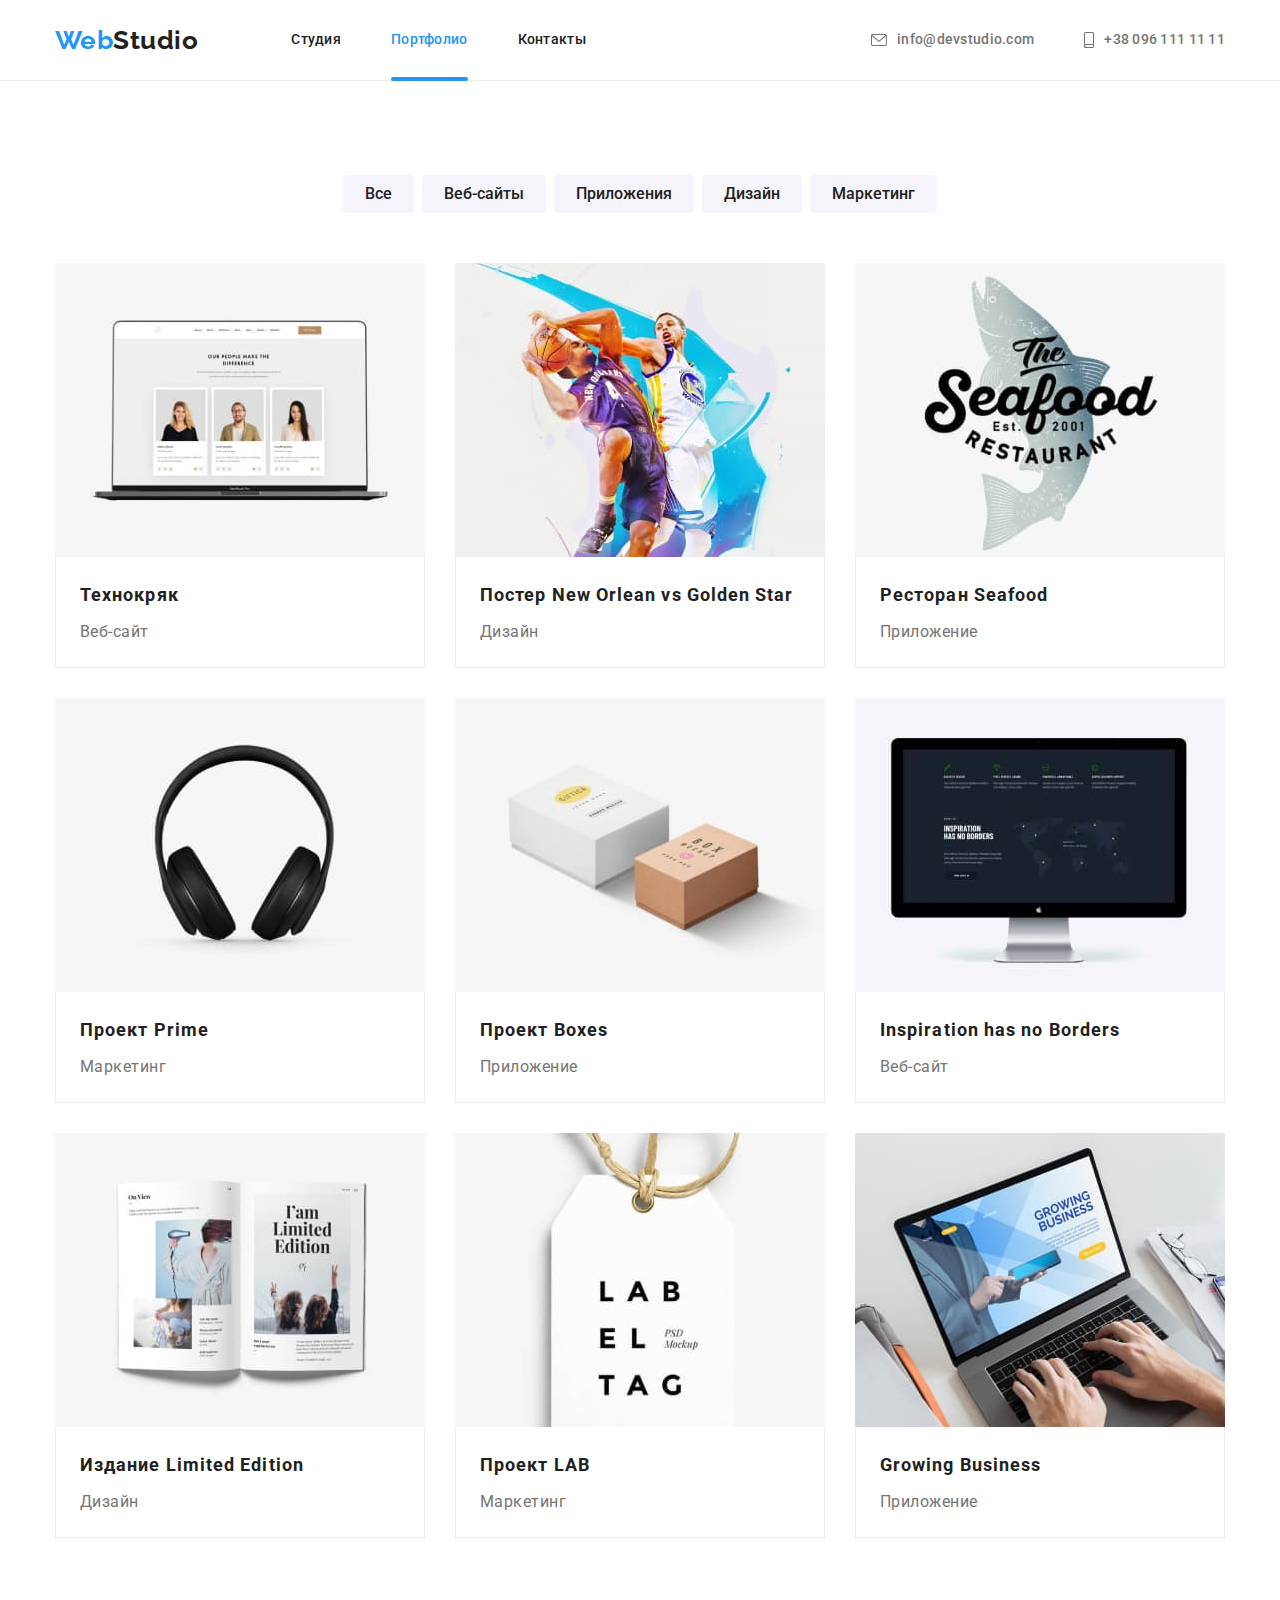
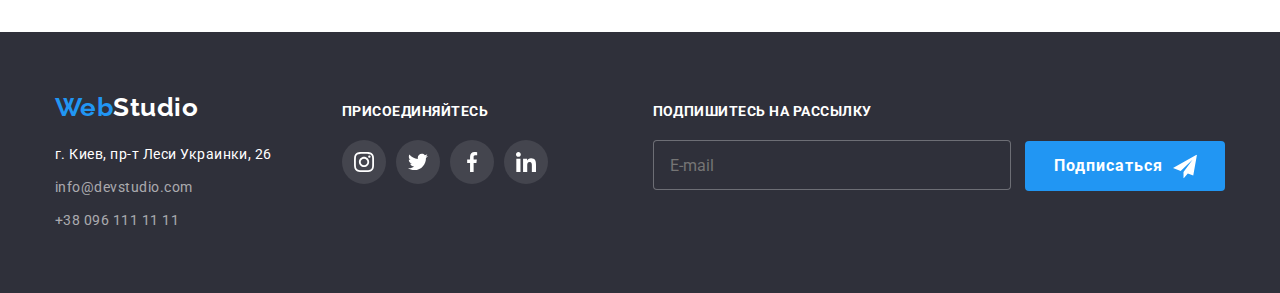
==== portfolio.html @ cfb2c423 "1" ====
<!DOCTYPE html>
<html lang="ru">
  <head>
    <meta charset="UTF-8" />
    <meta http-equiv="X-UA-Compatible" content="IE=edge" />
    <meta name="viewport" content="width=device-width, initial-scale=1.0" />
    <title>Портфолио</title>
    <link href="https://fonts.googleapis.com/css2?family=Raleway:wght@700&family=Roboto:wght@400;500;700;900&display=swap" rel="stylesheet" />
    <link rel="stylesheet" href="https://cdnjs.cloudflare.com/ajax/libs/modern-normalize/1.1.0/modern-normalize.min.css" />
    <link rel="stylesheet" href="./css/styles.css" />
  </head>
  <body class="page">
    <!-- Шапка сайта -->
    <header class="header">
      <div class="page-header container">
        <nav class="site-nav">
          <a href="./index.html" class="logo">Web<span class="studio-black">Studio</span></a>
          <ul class="site-nav list">
            <li class="item"><a class="link-header" href="./index.html">Студия</a></li>
            <li class="item"><a class="link-header current" href="./portfolio.html">Портфолио</a></li>
            <li class="item"><a class="link-header" href="">Контакты</a></li>
          </ul>
        </nav>
        <ul class="contacts">
          <li class="item">
            <a class="link-header" href="mailto:info@devstudio.com">
              <svg width="16" height="12" class="contacts-icon">
                <use href="./images/icons.svg#envelope"></use>
              </svg>
              info@devstudio.com
            </a>
          </li>
          <li class="item">
            <a class="link-header" href="tel:+380961111111">
              <svg width="10" height="16" class="contacts-icon">
                <use href="./images/icons.svg#smartphone"></use>
              </svg>
              +38 096 111 11 11</a
            >
          </li>
        </ul>
      </div>
    </header>

    <!-- Основная часть -->
    <main>
      <section class="section">
        <div class="container">
          <h1 class="visually-hidden">Галерея</h1>
          <ul class="filter-list">
            <li class="item"><button class="filter-button pointer" type="button">Все</button></li>
            <li class="item"><button class="filter-button pointer" type="button">Веб-сайты</button></li>
            <li class="item"><button class="filter-button pointer" type="button">Приложения</button></li>
            <li class="item"><button class="filter-button pointer" type="button">Дизайн</button></li>
            <li class="item"><button class="filter-button pointer" type="button">Маркетинг</button></li>
          </ul>
          <ul class="gallery list">
            <li class="gallery-card">
              <a class="gallery-link" href="#">
                <div class="gallery-overlay">
                  <img src="./images/project1.jpg" alt="проект веб-сайта" width="370" />
                  <p class="overlay-text">Ресурс предлагает комплексные предложения с разным 
                    уровнем функционала и сервисов. Все это позволит посетителю получить 
                    исчерпывающие сведения о компании или частном лице.</p>
                </div>
                <div class="caption">
                  <h2 class="gallery-title">Технокряк</h2>
                  <p class="gallery-text">Веб-сайт</p>
                </div>
              </a>
            </li>
            <li class="gallery-card">
              <a class="gallery-link" href="#">
                <div class="gallery-overlay">
                  <img src="./images/project2.jpg" alt="дизайн проект" width="370" />
                  <p class="overlay-text">Ресурс предлагает комплексные предложения с разным 
                    уровнем функционала и сервисов. Все это позволит посетителю получить 
                    исчерпывающие сведения о компании или частном лице.</p>
                </div>
                <div class="caption">
                  <h2 class="gallery-title">Постер New Orlean vs Golden Star</h2>
                  <p class="gallery-text">Дизайн</p>
                </div>
              </a>
            </li>
            <li class="gallery-card">
              <a class="gallery-link" href="#">
                <div class="gallery-overlay">
                  <img src="./images/project3.jpg" alt="проект приложения" width="370" />
                  <p class="overlay-text">Ресурс предлагает комплексные предложения с разным 
                    уровнем функционала и сервисов. Все это позволит посетителю получить 
                    исчерпывающие сведения о компании или частном лице.</p>
                </div>
                <div class="caption">
                  <h2 class="gallery-title">Ресторан Seafood</h2>
                  <p class="gallery-text">Приложение</p>
                </div>
              </a>
            </li>
            <li class="gallery-card">
              <a class="gallery-link" href="#">
                <div class="gallery-overlay">
                  <img src="./images/project4.jpg" alt="маркетинговый проект" width="370" />
                  <p class="overlay-text">Ресурс предлагает комплексные предложения с разным 
                    уровнем функционала и сервисов. Все это позволит посетителю получить 
                    исчерпывающие сведения о компании или частном лице.</p>
                </div>
                <div class="caption">
                  <h2 class="gallery-title">Проект Prime</h2>
                  <p class="gallery-text">Маркетинг</p>
                </div>
              </a>
            </li>
            <li class="gallery-card">
              <a class="gallery-link" href="#">
                <div class="gallery-overlay">
                  <img src="./images/project5.jpg" alt="проект приложения" width="370" />
                  <p class="overlay-text">Ресурс предлагает комплексные предложения с разным 
                    уровнем функционала и сервисов. Все это позволит посетителю получить 
                    исчерпывающие сведения о компании или частном лице.</p>
                </div>
                <div class="caption">
                  <h2 class="gallery-title">Проект Boxes</h2>
                  <p class="gallery-text">Приложение</p>
                </div>
              </a>
            </li>
            <li class="gallery-card">
              <a class="gallery-link" href="#">
                <div class="gallery-overlay">
                  <img src="./images/project6.jpg" alt="проект веб-сайта" width="370" />
                  <p class="overlay-text">Ресурс предлагает комплексные предложения с разным 
                    уровнем функционала и сервисов. Все это позволит посетителю получить 
                    исчерпывающие сведения о компании или частном лице.</p>
                </div>
                <div class="caption">
                  <h2 class="gallery-title">Inspiration has no Borders</h2>
                  <p class="gallery-text">Веб-сайт</p>
                </div>
              </a>
            </li>
            <li class="gallery-card">
              <a class="gallery-link" href="#">
                <div class="gallery-overlay">
                  <img src="./images/project7.jpg" alt="дизайн проект" width="370" />
                  <p class="overlay-text">Ресурс предлагает комплексные предложения с разным 
                    уровнем функционала и сервисов. Все это позволит посетителю получить 
                    исчерпывающие сведения о компании или частном лице.</p>
                </div>
                <div class="caption">
                  <h2 class="gallery-title">Издание Limited Edition</h2>
                  <p class="gallery-text">Дизайн</p>
                </div>
              </a>
            </li>
            <li class="gallery-card">
              <a class="gallery-link" href="#">
                <div class="gallery-overlay">
                  <img src="./images/project8.jpg" alt="маркетинговый проект" width="370" />
                  <p class="overlay-text">Ресурс предлагает комплексные предложения с разным 
                    уровнем функционала и сервисов. Все это позволит посетителю получить 
                    исчерпывающие сведения о компании или частном лице.</p>
                </div>
                <div class="caption">
                  <h2 class="gallery-title">Проект LAB</h2>
                  <p class="gallery-text">Маркетинг</p>
                </div>
              </a>
            </li>
            <li class="gallery-card">
              <a class="gallery-link" href="#">
                <div class="gallery-overlay">
                  <img src="./images/project9.jpg" alt="проект приложения" width="370" />
                  <p class="overlay-text">Ресурс предлагает комплексные предложения с разным 
                    уровнем функционала и сервисов. Все это позволит посетителю получить 
                    исчерпывающие сведения о компании или частном лице.</p>
                </div>
                <div class="caption">
                  <h2 class="gallery-title">Growing Business</h2>
                  <p class="gallery-text">Приложение</p>
                </div>
              </a>
            </li>
          </ul>
        </div>
      </section>
    </main>

    <!-- Подвал -->
    <footer class="footer">
      <div class="container_footer">
        <address>
          <a href="./index.html" class="logo">Web<span class="studio-white">Studio</span></a>
          <ul class="footer-list">
            <li class="item"><a class="link map" href="https://goo.gl/maps/9KBQKtj4yiWqNJr88" target="_blank" rel="noopener noreferrer">г. Киев, пр-т Леси Украинки, 26</a></li>
            <li class="item"><a class="link" href="mailto:info@devstudio.com">info@devstudio.com</a></li>
            <li class="item"><a class="link" href="tel:+380961111111">+38 096 111 11 11</a></li>
          </ul>
        </address>
        <div class="footer-social">
          <h3 class="social-title">Присоединяйтесь</h3>
          <ul class="social">
            <li class="footer-item">
              <a href="#" class="footer-link">
                <svg width="20" height="20" class="footer-icon">
                  <use href="./images/icons.svg#instagram"></use>
                </svg>
              </a>
            </li>
            <li class="footer-item">
              <a href="#" class="footer-link">
                <svg width="20" height="20" class="footer-icon">
                  <use href="./images/icons.svg#twitter"></use>
                </svg>
              </a>
            </li>
            <li class="footer-item">
              <a href="#" class="footer-link">
                <svg width="20" height="20" class="footer-icon">
                  <use href="./images/icons.svg#facebook"></use>
                </svg>
              </a>
            </li>
            <li class="footer-item">
              <a href="#" class="footer-link">
                <svg width="20" height="20" class="footer-icon">
                  <use href="./images/icons.svg#linkedin"></use>
                </svg>
              </a>
            </li>
          </ul>
        </div>
        <div class="footer-subscription">
            <h3 class="subscription-title">Подпишитесь на рассылку</h3>
        <form action="subscription">
          <label class="subscription-label">
            <input class="subscription-input" type="email" name="email" placeholder="E-mail">
            <button class="primary subscription-submit" type="submit">Подписаться
              <svg width="24" height="24" class="send-icon">
                <use href="./images/icons.svg#send"></use>
              </svg>
            </button>
          </label>
        </form>
      </div>
      </div>
    </footer>
  </body>
</html>
---- css/styles.css ----
:root {
  --primary-text-color: #757575;
  --title-text-color: #212121;
  --secondary-text-color: #ffffff;
  --accent-color: #2196f3;
  --button-accent-color: #188ce8;
  --overlay-bg-color: rgba(33, 150, 243, 0.9);
  --primary-bg-color: #ffffff;
  --secondary-bg-color: #f5f4fa;
  --hero-bg-color: #2f303a;
  --footer-contacts-color: rgba(255, 255, 255, 0.6);
  --footer-link-color: rgba(255, 255, 255, 0.1);
  --header-border-color: #ececec;
  --card-border-color: #eeeeee;
  --social-links-color: #afb1b8;
}

body {
  background-color: var(--primary-bg-color);
  color: var(--primary-text-color);
  font-family: Roboto, sans-serif;
  letter-spacing: 0.03em;
}

.container,
.container_footer {
  margin-left: auto;
  margin-right: auto;
  width: 1200px;
  padding-left: 15px;
  padding-right: 15px;
}

ul {
  list-style: none;
  padding: 0;
  margin: 0;
}

h1,
h2,
h3,
p {
  margin: 0;
}

.header {
  border-bottom: 1px solid var(--header-border-color);
}

.page-header {
  display: flex;
  align-items: center;
}

/* Logo */

.logo {
  display: block;
  color: var(--accent-color);
  font-family: Raleway, sans-serif;
  font-weight: 700;
  font-style: normal;
  font-size: 26px;
  line-height: 1.19;
  text-decoration: none;
}

.studio-black,
.team-name {
  color: var(--title-text-color);
}

.studio-white {
  color: var(--secondary-text-color);
}

/* Site-nav */

.site-nav {
  display: flex;
  align-items: center;
  margin-right: auto;
}

.site-nav.list {
  margin-left: 93px;
}

.site-nav .item:not(:last-child) {
  margin-right: 50px;
}

.site-nav .link-header {
  padding: 32px 0 32px 0;

  color: var(--title-text-color);
}

.link-header {
  position: relative;

  display: block;
  font-weight: 500;
  font-size: 14px;
  line-height: 1.14;
  letter-spacing: 0.02em;
  text-decoration: none;

  transition: color 250ms cubic-bezier(0.4, 0, 0.2, 1);
}

.link-header.current::after {
  content: "";

  position: absolute;
  left: 0;
  bottom: -1px;

  width: 100%;
  height: 4px;
  border-radius: 2px;
  background-color: var(--accent-color);
}

.contacts {
  display: flex;
}

.contacts .item:not(:last-child) {
  margin-right: 50px;
}

.contacts .link-header {
  display: flex;
  align-items: center;
  color: var(--primary-text-color);
  fill: var(--primary-text-color);
}

.contacts-icon {
  margin-right: 10px;
}

.link-header:hover,
.link-header:focus,
.link-header.current {
  color: var(--accent-color);
  fill: var(--accent-color);
}

/* Hero */

.hero {
  padding-top: 200px;
  padding-bottom: 200px;

  text-align: center;
  max-width: 1600px;
  margin-left: auto;
  margin-right: auto;
  background-image: linear-gradient(to right, rgba(47, 48, 58, 0.4), rgba(47, 48, 58, 0.4)), url(../images/bg.jpg);
  background-size: cover;
  background-repeat: no-repeat;
  background-position: center;
  background-color: var(--hero-bg-color);
}

.hero-title {
  margin-top: 0;
  margin-bottom: 30px;

  color: var(--secondary-text-color);
  font-weight: 900;
  font-size: 44px;
  line-height: 1.36;
  letter-spacing: 0.06em;
  text-transform: uppercase;
}

.primary {
  border-radius: 4px;
  padding: 10px 32px;
  min-width: 200px;
  border: 0px solid transparent;

  background-color: var(--accent-color);
  color: var(--secondary-text-color);
  font-family: inherit;
  font-weight: 700;
  font-size: 16px;
  line-height: 1.88;
  letter-spacing: 0.06em;

  transition: background-color 250ms cubic-bezier(0.4, 0, 0.2, 1);
  cursor: pointer;
}

button:hover,
button:focus {
  background-color: var(--button-accent-color);
}
.pointer {
  cursor: pointer;
}

/* Section */
.section {
  padding-top: 94px;
  padding-bottom: 94px;
}

.section.no-padding {
  padding-top: 0;
}
.section-title {
  margin-top: 0;
  margin-bottom: 50px;

  color: var(--title-text-color);
  font-size: 36px;
  line-height: 1.17;
  text-align: center;
}

.visually-hidden {
  position: absolute;
  width: 1px;
  height: 1px;
  margin: -1px;
  border: 0;
  padding: 0;
  white-space: nowrap;
  clip-path: inset(100%);
  clip: rect(0 0 0 0);
  overflow: hidden;
}

/* Features */

.features {
  display: flex;
}

.features-item {
  width: 270px;
}

.features-item:not(:last-child),
.description .item:not(:last-child) {
  margin-right: 30px;
}

.features-icon {
  display: flex;
  align-items: center;
  justify-content: center;
  width: 270px;
  height: 120px;
  background-color: var(--secondary-bg-color);
  border-radius: 4px;
}
.icon {
  width: 70px;
  height: 70px;
}

.features-title {
  margin-top: 30px;
  margin-bottom: 10px;

  color: var(--title-text-color);
  font-size: 14px;
  line-height: 1.14;
  text-transform: uppercase;
}

.features-text {
  font-size: 14px;
  line-height: 1.7;
}

/* Description */

.description {
  display: flex;
}

.description .item {
  position: relative;
}

img {
  display: block;
  max-width: 100%;
  height: auto;
}

.description-title {
  position: absolute;
  left: 0;
  bottom: 0;

  display: flex;
  align-items: center;
  justify-content: center;

  width: 100%;
  height: 70px;
  font-size: 14px;
  line-height: 1.14;
  text-transform: uppercase;
  color: var(--secondary-text-color);
  background-color: rgba(47, 48, 58, 0.8);
}

/* Team */

.section.team {
  background-color: var(--secondary-bg-color);
}

.team {
  display: flex;
}

.team-card {
  box-shadow: 0px 1px 3px rgba(0, 0, 0, 0.12), 0px 1px 1px rgba(0, 0, 0, 0.14), 0px 2px 1px rgba(0, 0, 0, 0.2);
  border-radius: 0px 0px 4px 4px;

  background-color: var(--primary-bg-color);
}

.team-card:not(:last-child) {
  margin-right: 30px;
}

.team-caption {
  padding: 30px 0 30px 0;
  font-size: 16px;
  line-height: 1.19;
  text-align: center;
}

.team-name {
  font-weight: 500;
  margin-bottom: 10px;
}

.team-position {
  margin-bottom: 16px;
}

.social-link {
  display: flex;
  align-items: center;
  justify-content: center;
  width: 44px;
  height: 44px;
  fill: var(--social-links-color);
  background-color: var(--primary-bg-color);
  border-radius: 50%;
  transition: background-color 250ms cubic-bezier(0.4, 0, 0.2, 1), fill 250ms cubic-bezier(0.4, 0, 0.2, 1);
}

.social-link:hover,
.social-link:focus {
  background-color: var(--accent-color);
  fill: var(--secondary-text-color);
}

.social-item:not(:last-child) {
  margin-right: 10px;
}

.social {
  display: flex;
  justify-content: center;
}

/* Customers */

.customers-list {
  display: flex;
  align-items: center;
}

.customer-link {
  display: flex;
  align-items: center;
  justify-content: center;
  width: 170px;
  height: 92px;
  border: 1px solid var(--social-links-color);
  fill: var(--social-links-color);
  border-radius: 4px;
  transition: border 250ms cubic-bezier(0.4, 0, 0.2, 1), fill 250ms cubic-bezier(0.4, 0, 0.2, 1);
}

.customers-list .item:not(:last-child) {
  margin-right: 30px;
}

.customer-link:hover,
.customer-link:focus {
  border: 1px solid var(--accent-color);
  fill: var(--accent-color);
}

/* Footer */

.footer {
  background-color: var(--hero-bg-color);
  padding-top: 60px;
  padding-bottom: 60px;
}

.container_footer {
  display: flex;
  align-items: baseline;
}

.footer-list .item:not(:last-child) {
  padding-bottom: 9px;
}

.footer-list {
  margin: 20px 70px 0 0;
}

.footer-list .link {
  font-style: normal;
  font-weight: 400;
  color: var(--footer-contacts-color);
  font-size: 14px;
  line-height: 1.71;
  text-decoration: none;
}

.link.map {
  color: var(--secondary-text-color);
  transition: color 250ms cubic-bezier(0.4, 0, 0.2, 1);
}

.footer-social {
  margin-right: auto;
}

.social-title,
.subscription-title {
  margin-bottom: 20px;
  font-style: normal;
  text-transform: uppercase;
  font-size: 14px;
  line-height: 1.14;
  color: var(--secondary-text-color);
}

.footer .link:hover,
.footer .link:focus {
  color: var(--accent-color);
}

.footer-link {
  display: flex;
  align-items: center;
  justify-content: center;
  width: 44px;
  height: 44px;
  fill: var(--secondary-text-color);
  background-color: var(--footer-link-color);
  border-radius: 50%;
  transition: background-color 250ms cubic-bezier(0.4, 0, 0.2, 1);
}

.footer-link:hover,
.footer-link:focus {
  background-color: var(--accent-color);
}

.footer-item:not(:last-child) {
  margin-right: 10px;
}

.footer-subscription {
  margin-right: 0;
}

.subscription-label {
  display: block;
}

.subscription-input {
  width: 358px;
  height: 50px;
  padding: 0 16px;

  color: var(--secondary-text-color);
  background-color: var(--hero-bg-color);
  border: 1px solid rgba(255, 255, 255, 0.3);
  border-radius: 4px;
  transition: border 250ms cubic-bezier(0.4, 0, 0.2, 1);
}

.subscription-input:hover,
.subscription-input:focus {
  outline: none;
  border: 1px solid var(--primary-bg-color);
}

.subscription-submit {
  position: relative;

  padding: 10px 29px;
  margin-left: 10px;

  text-align: left;
}

.send-icon {
  position: absolute;
  transform: translateY(15%);

  margin-left: 10px;
  fill: var(--primary-bg-color);
}

/* Filter */
.adress {
  display: flex;
  align-items: center;
}

.filter-list {
  display: flex;
  justify-content: center;
  margin-bottom: 50px;
}

.filter-button {
  padding: 6px 22px;
  border: 0px solid transparent;
  border-radius: 4px;

  background-color: var(--secondary-bg-color);
  color: var(--title-text-color);
  font-family: inherit;
  font-weight: 500;
  font-size: 16px;
  line-height: 1.62;
  text-align: center;
  transition: background-color 250ms cubic-bezier(0.4, 0, 0.2, 1), color 250ms cubic-bezier(0.4, 0, 0.2, 1), box-shadow 250ms cubic-bezier(0.4, 0, 0.2, 1);
}

.filter-list .item:not(:last-child) {
  margin-right: 8px;
}

.filter-button:hover,
.filter-button:focus {
  background-color: var(--button-accent-color);
  color: var(--secondary-text-color);
  box-shadow: 0px 3px 1px rgba(0, 0, 0, 0.1), 0px 1px 2px rgba(0, 0, 0, 0.08), 0px 2px 2px rgba(0, 0, 0, 0.12);
  border-radius: 4px;
}

/* Gallery */

.gallery.list {
  display: flex;
  flex-wrap: wrap;
}

.gallery-card {
  margin-right: 30px;
  margin-bottom: 30px;
}

.gallery-overlay {
  position: relative;
  overflow: hidden;
}

.gallery-overlay::before {
  position: absolute;
  bottom: 0;
  left: 0;
  transform: translateY(100%);

  display: inline-block;
  content: "";

  width: 100%;
  height: 100%;

  background-color: var(--overlay-bg-color);

  transition: transform 250ms cubic-bezier(0.4, 0, 0.2, 1);
}

.overlay-text {
  position: absolute;
  bottom: 0;
  left: 0;
  transform: translateY(100%);

  padding: 63px 24px;

  font-size: 18px;
  line-height: 1.56;
  color: var(--secondary-text-color);

  transition: transform 250ms cubic-bezier(0.4, 0, 0.2, 1);
}

.gallery-link {
  display: block;
  text-decoration: none;
  transition: box-shadow 250ms cubic-bezier(0.4, 0, 0.2, 1);
}

.gallery-link:hover,
.gallery-link:focus {
  box-shadow: 0px 1px 1px rgba(0, 0, 0, 0.12), 0px 4px 4px rgba(0, 0, 0, 0.06), 1px 4px 6px rgba(0, 0, 0, 0.16);
}

.gallery-link:hover ::before,
.gallery-link:focus ::before,
.gallery-link:hover .overlay-text,
.gallery-link:focus .overlay-text {
  transform: translateY(0);
}

.gallery-card:nth-child(3n) {
  margin-right: 0;
}

.gallery-card:nth-last-child(-n + 3) {
  margin-bottom: 0;
}

.caption {
  padding: 20px 24px 20px 24px;
  border-right: 1px solid var(--card-border-color);
  border-bottom: 1px solid var(--card-border-color);
  border-left: 1px solid var(--card-border-color);
}

.gallery-title {
  margin-bottom: 4px;

  color: var(--title-text-color);
  font-weight: 700;
  font-size: 18px;
  line-height: 2;
  letter-spacing: 0.06em;
}

.gallery-text {
  font-size: 16px;
  line-height: 1.88;
  color: var(--primary-text-color);
}

/* Modal */

.backdrop {
  position: fixed;
  top: 0;
  left: 0;
  width: 100%;
  height: 100%;
  background-color: rgba(0, 0, 0, 0.2);

  opacity: 1;
  transition: opacity 250ms cubic-bezier(0.4, 0, 0.2, 1);
}

.backdrop.is-hidden {
  opacity: 0;
  pointer-events: none;
}

.backdrop.is-hidden .modal {
  opacity: 0;
}

.modal {
  position: absolute;
  top: 50%;
  left: 50%;
  transform: translate(-50%, -50%);

  opacity: 1;
  transition: opacity 500ms cubic-bezier(0.4, 0, 0.2, 1);

  width: 528px;
  height: 581px;

  padding: 40px;
  background-color: var(--primary-bg-color);
  box-shadow: 0px 1px 3px rgba(0, 0, 0, 0.12), 0px 1px 1px rgba(0, 0, 0, 0.14), 0px 2px 1px rgba(0, 0, 0, 0.2);
  border-radius: 4px;
}

.modal-close {
  position: fixed;
  top: 8px;
  right: 8px;
  display: flex;
  align-items: center;
  width: 30px;
  height: 30px;
  border-radius: 50%;
  background-color: var(--primary-bg-color);
  border: 1px solid rgba(0, 0, 0, 0.1);
}

.modal-close:hover,
.modal-close:focus {
  background-color: var(--primary-bg-color);
  fill: var(--accent-color);
}

.modal-title {
  margin-bottom: 12px;
  text-align: center;
  font-size: 20px;
  color: var(--title-text-color);
}

.form-label {
  display: block;
  position: relative;
  font-size: 12px;
  line-height: 1.17;
  letter-spacing: 0.01em;
}

.form-label + .form-label {
  margin-top: 10px;
}

.form-label:hover > .modal-icon,
.form-label:focus-within > .modal-icon {
  fill: var(--accent-color);
}

.form-label:hover > .form-input,
.form-label:focus-within > .form-input,
.form-label:hover > .textarea,
.form-label:focus-within > .textarea {
  outline: none;
  border-color: var(--accent-color);
  cursor: pointer;
}

.form-input {
  position: relative;
  width: 100%;
  height: 40px;
  border: 1px solid rgba(33, 33, 33, 0.2);
  border-radius: 4px;
  margin-top: 4px;
  padding: 0 10px 0 40px;
  transition: border-color 250ms cubic-bezier(0.4, 0, 0.2, 1);
}

.modal-icon {
  position: absolute;
  left: 12px;
  top: 50%;

  fill: var(--title-text-color);
}

.textarea {
  width: 100%;
  height: 120px;
  resize: none;
  padding: 12px 16px;
  border: 1px solid rgba(33, 33, 33, 0.2);
  border-radius: 4px;
  margin-top: 4px;
}

.textarea::placeholder {
  font-size: 12px;
  line-height: 1.17;
  letter-spacing: 0.01em;
  color: rgba(117, 117, 117, 0.5);
}

.label-policy {
  position: relative;
  display: block;
  text-align: center;
  margin-right: auto;
  margin-left: auto;
  margin-top: 18px;
  padding-left: 27px;
  font-size: 14px;
  line-height: 1.71;
}

.contract {
  color: var(--accent-color);
}

.icon-chek {
  position: absolute;
  left: 12px;
  bottom: 0;
  transform: translateY(-25%);

  display: inline-block;
  width: 16px;
  height: 15px;

  border: 2px solid var(--title-text-color);
  border-radius: 2px;
}

.checkbox:checked ~ .icon-chek {
  background-image: url(../images/check.svg);
  background-size: contain;
  border: transparent;
}

.button-modal {
  position: absolute;
  left: 50%;
  bottom: 40px;
  transform: translateX(-50%);
}
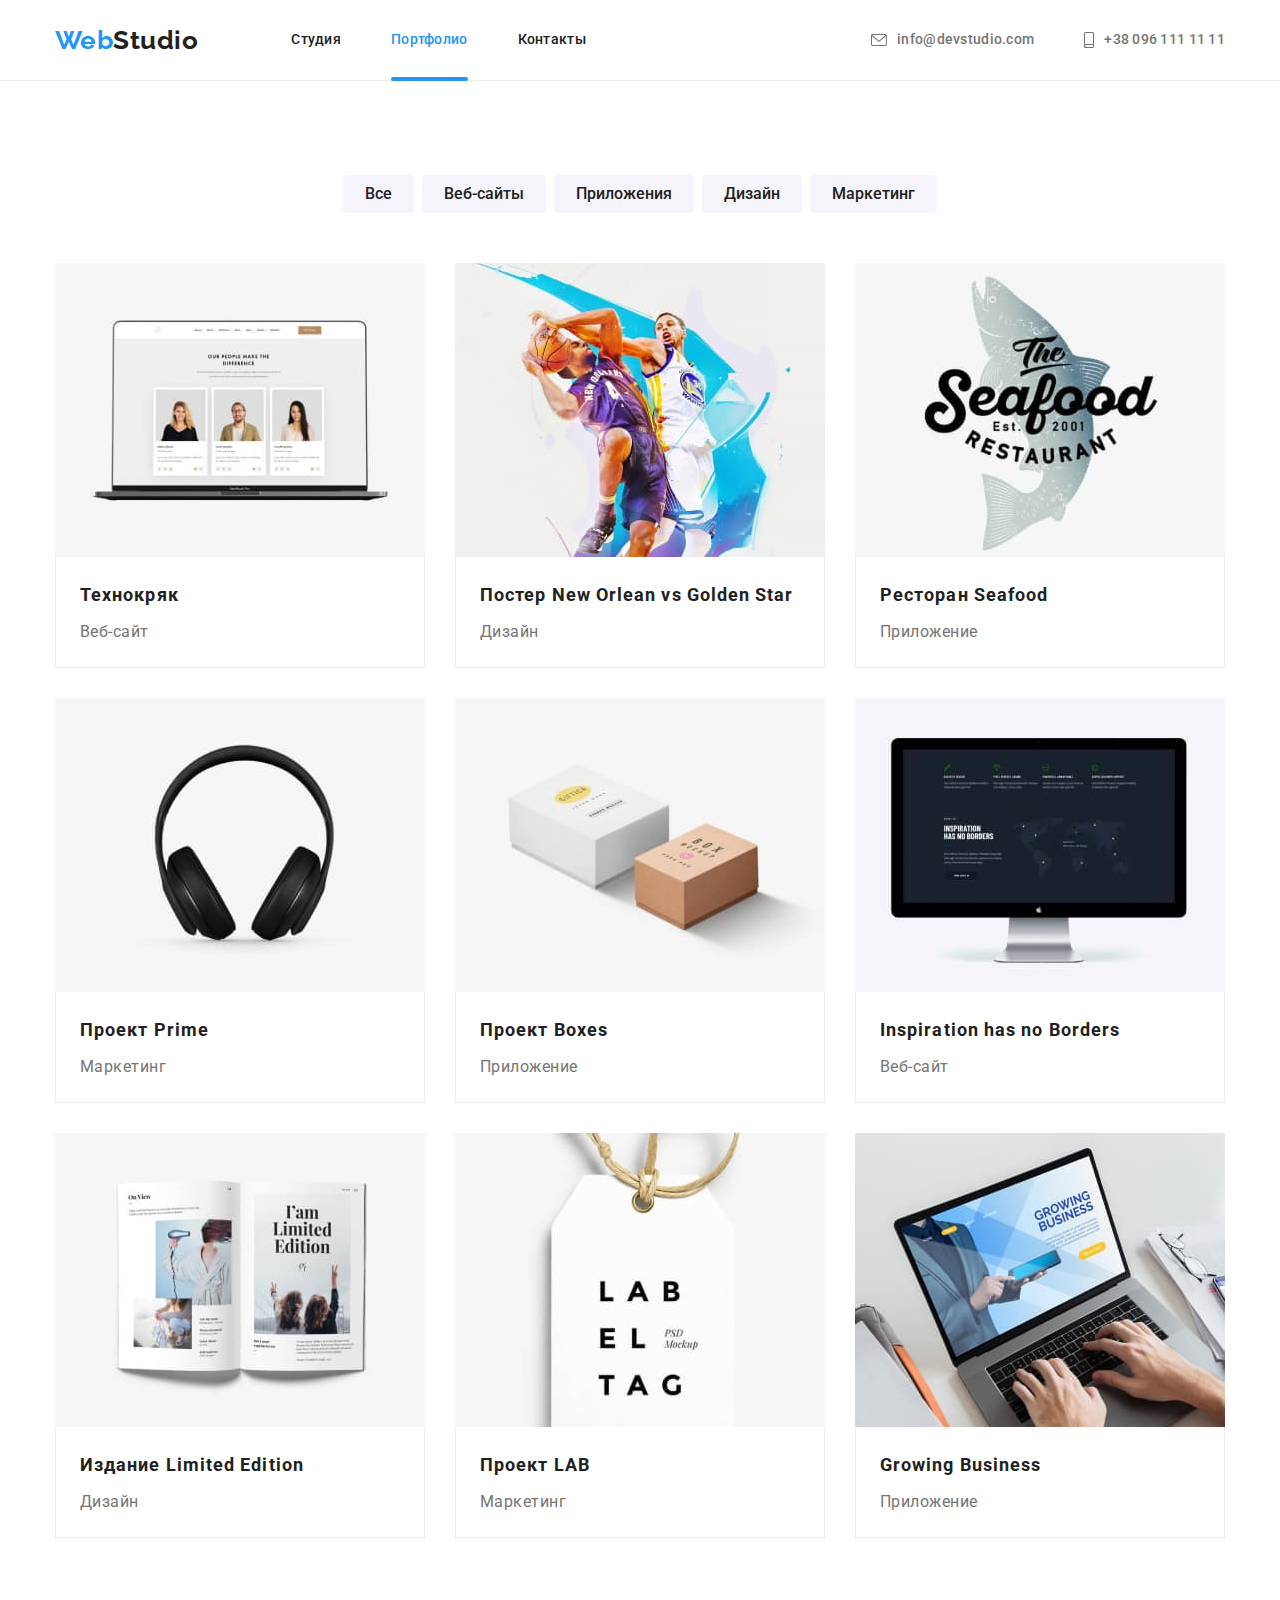
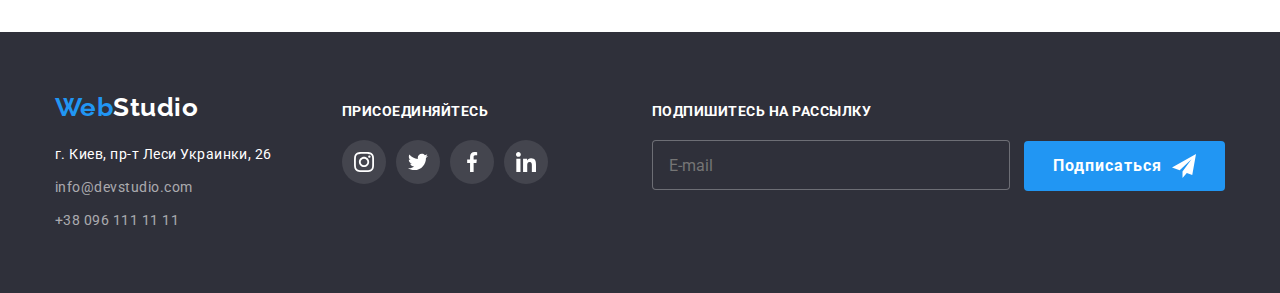
==== commit 9b07470e: "2" ====
--- a/portfolio.html
+++ b/portfolio.html
@@ -189,14 +189,16 @@
     <!-- Подвал -->
     <footer class="footer">
       <div class="container_footer">
-        <address>
-          <a href="./index.html" class="logo">Web<span class="studio-white">Studio</span></a>
+        <div class="addres_thumb">
+        <a href="./index.html" class="logo">Web<span class="studio-white">Studio</span></a>
+        <address>         
           <ul class="footer-list">
             <li class="item"><a class="link map" href="https://goo.gl/maps/9KBQKtj4yiWqNJr88" target="_blank" rel="noopener noreferrer">г. Киев, пр-т Леси Украинки, 26</a></li>
             <li class="item"><a class="link" href="mailto:info@devstudio.com">info@devstudio.com</a></li>
             <li class="item"><a class="link" href="tel:+380961111111">+38 096 111 11 11</a></li>
           </ul>
         </address>
+        </div>
         <div class="footer-social">
           <h3 class="social-title">Присоединяйтесь</h3>
           <ul class="social">
@@ -231,18 +233,19 @@
           </ul>
         </div>
         <div class="footer-subscription">
-            <h3 class="subscription-title">Подпишитесь на рассылку</h3>
-        <form action="subscription">
-          <label class="subscription-label">
-            <input class="subscription-input" type="email" name="email" placeholder="E-mail">
-            <button class="primary subscription-submit" type="submit">Подписаться
-              <svg width="24" height="24" class="send-icon">
-                <use href="./images/icons.svg#send"></use>
-              </svg>
-            </button>
-          </label>
-        </form>
-      </div>
+          <h3 class="subscription-title">Подпишитесь на рассылку</h3>
+          <form action="subscription">
+            <label class="subscription-label">
+              <input class="subscription-input" type="email" name="email" placeholder="E-mail" />
+              <button class="primary subscription-submit" type="submit">
+                Подписаться
+                <svg width="24" height="24" class="send-icon">
+                  <use href="./images/icons.svg#send"></use>
+                </svg>
+              </button>
+            </label>
+          </form>
+        </div>
       </div>
     </footer>
   </body>
--- a/css/styles.css
+++ b/css/styles.css
@@ -420,12 +420,15 @@
   align-items: baseline;
 }
 
+.addres_thumb{
+  margin-right: 70px;
+}
 .footer-list .item:not(:last-child) {
   padding-bottom: 9px;
 }
 
 .footer-list {
-  margin: 20px 70px 0 0;
+  margin-top: 20px;
 }
 
 .footer-list .link {
@@ -509,27 +512,19 @@
 }
 
 .subscription-submit {
-  position: relative;
+  display: inline-flex;
+  align-items: center;
 
   padding: 10px 29px;
-  margin-left: 10px;
-
-  text-align: left;
-}
-
-.send-icon {
-  position: absolute;
-  transform: translateY(15%);
-
+  margin-left: 10px;  
+}
+
+.send-icon {  
   margin-left: 10px;
   fill: var(--primary-bg-color);
 }
 
 /* Filter */
-.adress {
-  display: flex;
-  align-items: center;
-}
 
 .filter-list {
   display: flex;
@@ -754,6 +749,8 @@
   border-color: var(--accent-color);
   cursor: pointer;
 }
+
+
 
 .form-input {
   position: relative;
@@ -791,31 +788,30 @@
   color: rgba(117, 117, 117, 0.5);
 }
 
-.label-policy {
-  position: relative;
-  display: block;
-  text-align: center;
+.label-policy {  
+  display: flex;  
+  align-items: center;
+  justify-content: center;
   margin-right: auto;
   margin-left: auto;
-  margin-top: 18px;
-  padding-left: 27px;
+  margin-top: 18px;  
   font-size: 14px;
   line-height: 1.71;
 }
 
+.checkbox:focus ~ .icon-chek {
+  border-color: var(--accent-color);
+}
+
 .contract {
+  margin-left: 5px;
   color: var(--accent-color);
 }
 
-.icon-chek {
-  position: absolute;
-  left: 12px;
-  bottom: 0;
-  transform: translateY(-25%);
-
-  display: inline-block;
+.icon-chek {  
   width: 16px;
   height: 15px;
+  margin-right: 8px;
 
   border: 2px solid var(--title-text-color);
   border-radius: 2px;
@@ -828,8 +824,8 @@
 }
 
 .button-modal {
-  position: absolute;
-  left: 50%;
-  bottom: 40px;
-  transform: translateX(-50%);
-}
+  display: block;
+  margin-top: 30px;
+  margin-left: auto;
+  margin-right: auto;
+}
